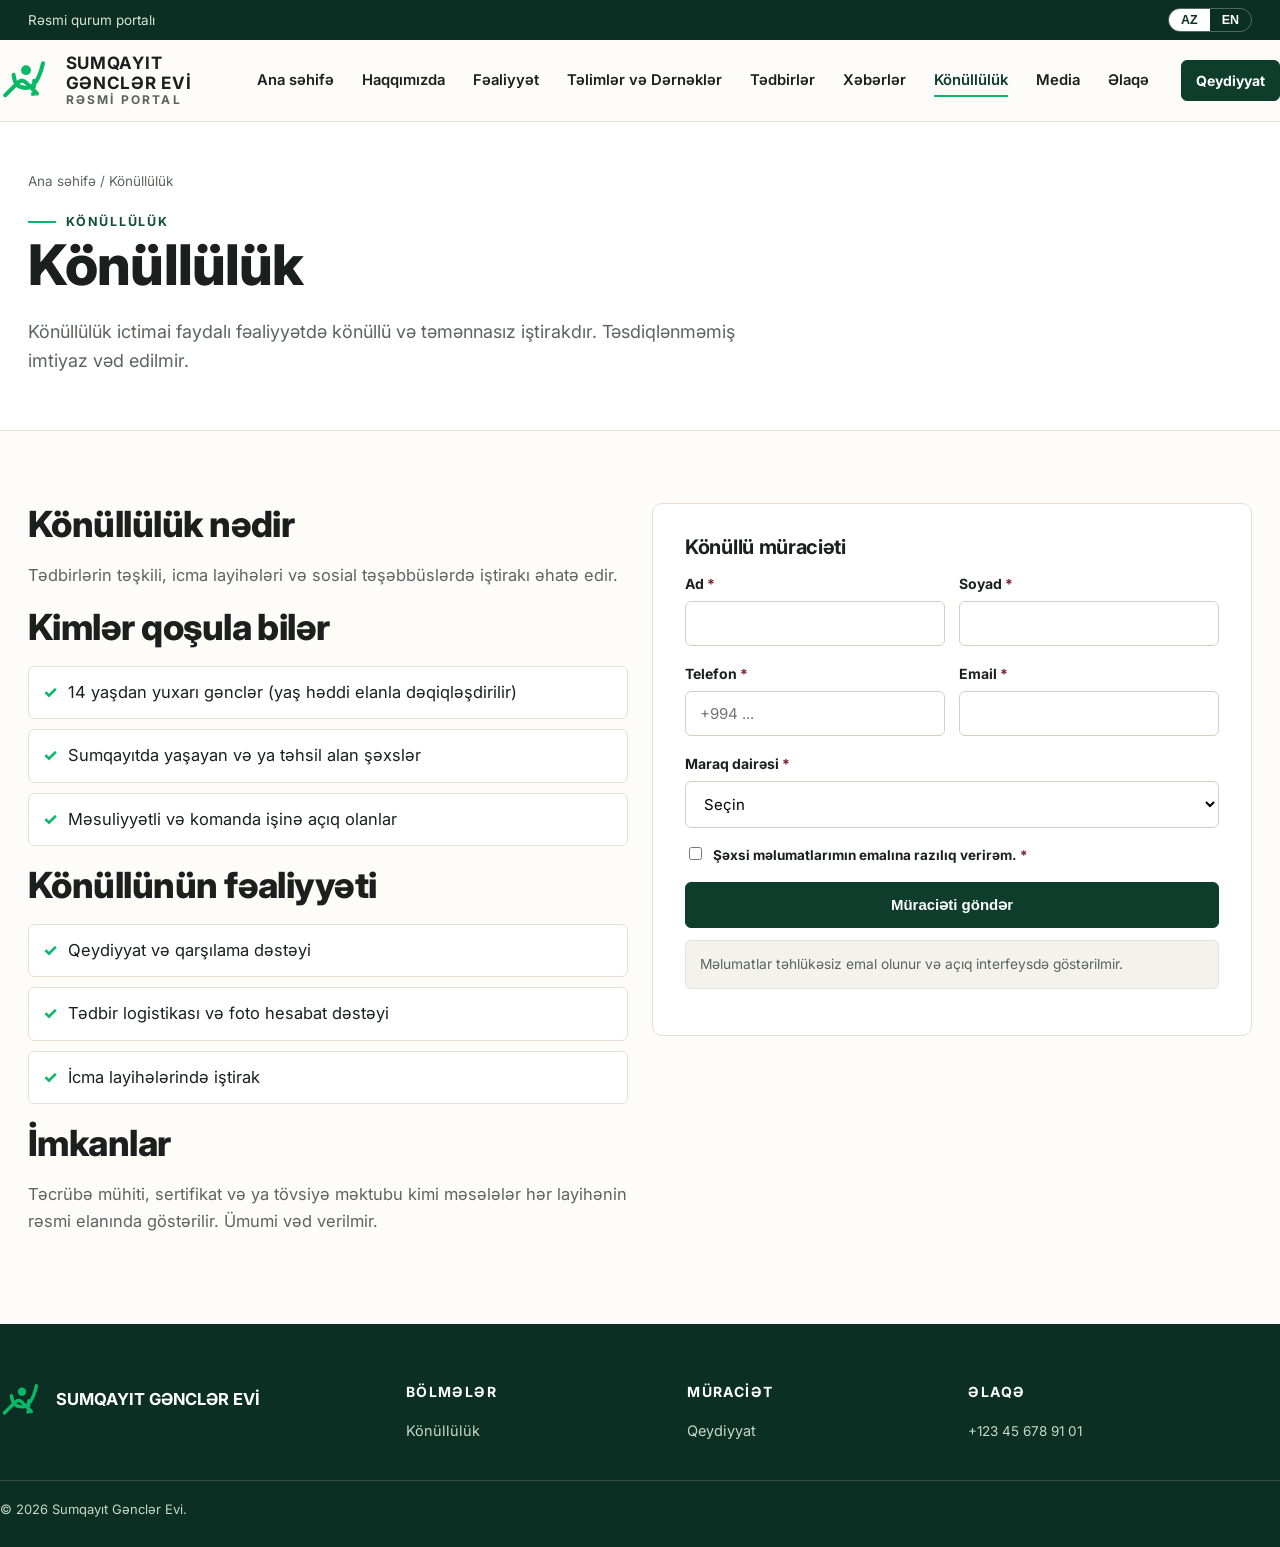
==== konulluluk.html @ f202f98b "Sumqayit Gencler Evi resmi portal v1: kurumsal tasarim, 10 sayfa, bina bolumu, iletisim guncellemesi" ====
﻿<!DOCTYPE html>
<html lang="az">
<head>
<meta charset="UTF-8"><meta name="viewport" content="width=device-width, initial-scale=1.0">
<title>Könüllülük | Sumqayıt Gənclər Evi</title>
<meta name="description" content="Könüllülük: kimlər qoşula bilər, fəaliyyət, imkanlar və müraciət forması.">
<link rel="icon" type="image/svg+xml" href="./assets/logo.svg">
<link href="https://fonts.googleapis.com/css2?family=Inter:wght@400;500;600;700;800&display=swap" rel="stylesheet">
<link rel="stylesheet" href="./css/style.css">
</head>
<body>
<a class="skip-link" href="#main">Əsas məzmuna keç</a>
<div class="topbar"><div class="container"><div class="topbar-left"><span>Rəsmi qurum portalı</span></div><div class="topbar-right"><div class="lang-switch"><button data-lang="az" aria-pressed="true">AZ</button><button data-lang="en" aria-pressed="false">EN</button></div></div></div></div>
<header class="site-header"><div class="container header-main">
<a class="brand" href="index.html"><img src="./assets/logo.svg" alt="Loqo"><span class="brand-text"><strong>SUMQAYIT GƏNCLƏR EVİ</strong><span>RƏSMİ PORTAL</span></span></a>
<nav class="nav-desktop"><a data-nav href="index.html">Ana səhifə</a><a data-nav href="haqqimizda.html">Haqqımızda</a><a data-nav href="fealiyyet.html">Fəaliyyət</a><a data-nav href="dernekler.html">Təlimlər və Dərnəklər</a><a data-nav href="tedbirler.html">Tədbirlər</a><a data-nav href="xeberler.html">Xəbərlər</a><a data-nav href="konulluluk.html">Könüllülük</a><a data-nav href="media.html">Media</a><a data-nav href="elaqe.html">Əlaqə</a></nav>
<a class="btn btn-primary btn-sm" href="qeydiyyat.html">Qeydiyyat</a>
<button class="hamburger" id="hamburger" aria-expanded="false" aria-controls="mobileNav" aria-label="Menyu"><span></span><span></span><span></span></button></div>
<nav class="mobile-nav" id="mobileNav"><a href="index.html">Ana səhifə</a><a href="konulluluk.html">Könüllülük</a><a href="qeydiyyat.html"><strong>Qeydiyyat</strong></a></nav></header>
<main id="main">
<div class="page-hero"><div class="container"><div class="breadcrumb"><a href="index.html">Ana səhifə</a> / Könüllülük</div><span class="eyebrow">Könüllülük</span><h1>Könüllülük</h1><p class="lead">Könüllülük ictimai faydalı fəaliyyətdə könüllü və təmənnasız iştirakdır. Təsdiqlənməmiş imtiyaz vəd edilmir.</p></div></div>
<section class="section"><div class="container grid-2">
<div>
<h2>Könüllülük nədir</h2><p class="muted">Tədbirlərin təşkili, icma layihələri və sosial təşəbbüslərdə iştirakı əhatə edir.</p>
<h2>Kimlər qoşula bilər</h2><ul class="check-list"><li>14 yaşdan yuxarı gənclər (yaş həddi elanla dəqiqləşdirilir)</li><li>Sumqayıtda yaşayan və ya təhsil alan şəxslər</li><li>Məsuliyyətli və komanda işinə açıq olanlar</li></ul>
<h2>Könüllünün fəaliyyəti</h2><ul class="check-list"><li>Qeydiyyat və qarşılama dəstəyi</li><li>Tədbir logistikası və foto hesabat dəstəyi</li><li>İcma layihələrində iştirak</li></ul>
<h2>İmkanlar</h2><p class="muted">Təcrübə mühiti, sertifikat və ya tövsiyə məktubu kimi məsələlər hər layihənin rəsmi elanında göstərilir. Ümumi vəd verilmir.</p>
</div>
<div>
<div class="form-wrap" style="grid-template-columns:1fr"><div class="form-main">
<h3>Könüllü müraciəti</h3>
<form data-validate data-success="volSuccess" novalidate>
<div class="form-2"><div class="field"><label for="v-ad">Ad <em>*</em></label><input id="v-ad" name="ad" required autocomplete="given-name"><span class="error-msg">Adı daxil edin.</span></div>
<div class="field"><label for="v-soyad">Soyad <em>*</em></label><input id="v-soyad" name="soyad" required autocomplete="family-name"><span class="error-msg">Soyadı daxil edin.</span></div></div>
<div class="form-2"><div class="field"><label for="v-tel">Telefon <em>*</em></label><input id="v-tel" name="phone" inputmode="tel" placeholder="+994 ..." required><span class="error-msg">Düzgün telefon daxil edin.</span></div>
<div class="field"><label for="v-mail">Email <em>*</em></label><input id="v-mail" name="email" type="email" required autocomplete="email"><span class="error-msg">Düzgün e-poçt daxil edin.</span></div></div>
<div class="field"><label for="v-sahə">Maraq dairəsi <em>*</em></label><select id="v-sahə" name="maraq" required><option value="">Seçin</option><option>Tədbir təşkili</option><option>Media və foto</option><option>Təhsil dəstəyi</option><option>İcma layihələri</option></select><span class="error-msg">Maraq dairəsini seçin.</span></div>
<div class="field"><label style="display:flex;gap:8px;align-items:start"><input type="checkbox" data-consent required style="width:auto"> <span class="small">Şəxsi məlumatlarımın emalına razılıq verirəm. <em>*</em></span></label><span class="error-msg">Davam etmək üçün razılıq lazımdır.</span></div>
<button class="btn btn-primary" type="submit" style="width:100%">Müraciəti göndər</button>
<p class="notice" style="margin-top:12px">Məlumatlar təhlükəsiz emal olunur və açıq interfeysdə göstərilmir.</p>
</form>
<div class="success-box" id="volSuccess" role="status"><h3>Müraciətiniz qəbul edildi.</h3><p>Əməkdaşlarımız sizinlə əlaqə saxlayacaq. Diqqətiniz üçün təşəkkür edirik.</p><a class="btn btn-secondary btn-sm" href="index.html">Ana səhifəyə qayıt</a></div>
</div></div>
</div>
</div></section>
</main>
<footer class="footer"><div class="container footer-top"><div><div class="footer-brand"><img src="./assets/logo.svg" alt=""><div><strong>SUMQAYIT GƏNCLƏR EVİ</strong></div></div></div><div><h4>Bölmələr</h4><ul><li><a href="konulluluk.html">Könüllülük</a></li></ul></div><div><h4>Müraciət</h4><ul><li><a href="qeydiyyat.html">Qeydiyyat</a></li></ul></div><div><h4>Əlaqə</h4><ul><li><span class="small" data-contact-phone>+123 45 678 91 01</span></li></ul></div></div><div class="footer-divider"><div class="container footer-bottom"><span>© <span data-year>2026</span> Sumqayıt Gənclər Evi.</span></div></div></footer>
<script src="./js/content.js"></script><script src="./js/main.js"></script>
</body>
</html>
---- css/style.css ----
/* Sumqayıt Gənclər Evi — İnstitusional Dizayn Sistemi v1.0 */
:root{
  --bg:#FDFCF8;
  --surface:#F4F2EC;
  --surface-2:#EDEAE0;
  --ink:#1B1F1D;
  --muted:#5C6460;
  --line:#E5E0D3;
  --line-dark:#D4CFC0;
  --green-950:#0B2F22;
  --green-900:#0E3D2C;
  --green-800:#124E38;
  --green-brand:#0AB968;
  --green-soft:#E6F3EB;
  --burgundy:#7A1E2B;
  --burgundy-soft:#F6E9EB;
  --gold:#B9975B;
  --gold-soft:#F5EEDD;
  --white:#FFFFFF;
  --radius:8px;
  --radius-sm:4px;
  --max:1280px;
  --font:"Inter","Manrope","Source Sans 3","IBM Plex Sans",system-ui,-apple-system,"Segoe UI",Roboto,Arial,sans-serif;
  --shadow:0 1px 2px rgba(20,30,25,.06),0 4px 16px rgba(20,30,25,.06);
  --shadow-lg:0 8px 32px rgba(12,40,28,.12);
}
*{box-sizing:border-box}
html{scroll-behavior:smooth}
@media (prefers-reduced-motion:reduce){html{scroll-behavior:auto}*{animation:none!important;transition:none!important}}
body{margin:0;font-family:var(--font);background:var(--bg);color:var(--ink);font-size:16.5px;line-height:1.65;-webkit-font-smoothing:antialiased}
img{max-width:100%;display:block}
a{color:var(--green-900)}
:focus-visible{outline:3px solid var(--green-800);outline-offset:2px;border-radius:2px}
.skip-link{position:absolute;left:-9999px;top:0;background:var(--green-950);color:#fff;padding:10px 16px;z-index:200}
.skip-link:focus{left:8px;top:8px}
.container{max-width:var(--max);margin:0 auto;padding:0 28px}
.eyebrow{display:inline-flex;align-items:center;gap:10px;font-size:12.5px;letter-spacing:.14em;text-transform:uppercase;font-weight:700;color:var(--green-800)}
.eyebrow::before{content:"";width:28px;height:2px;background:var(--green-brand);display:inline-block}
h1,h2,h3{line-height:1.18;letter-spacing:-.015em;margin:0 0 12px}
h1{font-size:clamp(32px,4.4vw,56px);font-weight:800}
h2{font-size:clamp(26px,3vw,36px);font-weight:800}
h3{font-size:20px;font-weight:700}
.lead{font-size:18px;color:var(--muted);max-width:68ch}
.muted{color:var(--muted)}
.small{font-size:13.5px}
/* Topbar */
.topbar{background:var(--green-950);color:#D9E4DC;font-size:13.5px}
.topbar .container{display:flex;justify-content:space-between;align-items:center;gap:16px;padding-top:8px;padding-bottom:8px}
.topbar a{color:#fff;text-decoration:none}
.topbar-left{display:flex;gap:18px;align-items:center;flex-wrap:wrap}
.topbar-right{display:flex;gap:12px;align-items:center}
.lang-switch{display:flex;border:1px solid rgba(255,255,255,.28);border-radius:999px;overflow:hidden}
.lang-switch button{background:transparent;color:#fff;border:0;padding:4px 12px;font-weight:700;font-size:12.5px;cursor:pointer}
.lang-switch button[aria-pressed="true"]{background:#fff;color:var(--green-950)}
.dot{opacity:.4}
/* Header */
.site-header{position:sticky;top:0;z-index:100;background:rgba(253,252,248,.96);backdrop-filter:blur(8px);border-bottom:1px solid var(--line)}
.header-main{display:flex;align-items:center;gap:20px;padding:14px 0}
.brand{display:flex;align-items:center;gap:14px;text-decoration:none;color:var(--ink);margin-right:auto}
.brand img{width:52px;height:46px;object-fit:contain;background:transparent}
.brand-text{line-height:1.15}
.brand-text strong{display:block;font-size:17px;letter-spacing:.04em}
.brand-text span{display:block;font-size:12px;letter-spacing:.18em;color:var(--muted);font-weight:700}
.nav-desktop{display:flex;gap:4px;align-items:center}
.nav-desktop a{text-decoration:none;color:var(--ink);font-size:14.8px;font-weight:600;padding:10px 12px;border-radius:6px;position:relative;white-space:nowrap}
.nav-desktop a:hover{background:var(--surface)}
.nav-desktop a.active{color:var(--green-900)}
.nav-desktop a.active::after{content:"";position:absolute;left:12px;right:12px;bottom:6px;height:2px;background:var(--green-brand)}
.btn{display:inline-flex;align-items:center;justify-content:center;gap:8px;text-decoration:none;font-weight:700;font-size:15px;padding:12px 20px;border-radius:6px;border:1px solid transparent;cursor:pointer;transition:background .18s ease,border-color .18s ease,transform .18s ease;min-height:46px}
.btn-primary{background:var(--green-900);color:#fff;border-color:var(--green-900)}
.btn-primary:hover{background:var(--green-800)}
.btn-secondary{background:#fff;color:var(--ink);border-color:var(--line-dark)}
.btn-secondary:hover{border-color:var(--ink)}
.btn-ghost{background:transparent;color:var(--green-900);border-color:var(--green-900)}
.btn-sm{padding:8px 14px;min-height:38px;font-size:14px}
.hamburger{display:none;background:#fff;border:1px solid var(--line-dark);border-radius:6px;width:46px;height:46px;cursor:pointer;align-items:center;justify-content:center;flex-direction:column;gap:5px}
.hamburger span{display:block;width:20px;height:2px;background:var(--ink)}
.mobile-nav{display:none;border-top:1px solid var(--line);background:#fff}
.mobile-nav.open{display:block}
.mobile-nav a{display:block;padding:14px 28px;text-decoration:none;color:var(--ink);font-weight:600;border-bottom:1px solid var(--line)}
/* Hero */
.hero{position:relative;background:var(--green-950);color:#fff;overflow:hidden}
.hero-grid{display:grid;grid-template-columns:1.05fr .95fr;min-height:560px}
.hero-copy{padding:64px 0 48px;display:flex;flex-direction:column;justify-content:center}
.hero-copy h1{color:#fff}
.hero-copy p{color:#CBD8D0;font-size:18px;max-width:54ch}
.hero-actions{display:flex;gap:12px;margin-top:24px;flex-wrap:wrap}
.hero-actions .btn-secondary{border-color:#fff}
.hero-meta{display:flex;gap:28px;margin-top:32px;padding-top:24px;border-top:1px solid rgba(255,255,255,.18);flex-wrap:wrap}
.hero-meta div strong{display:block;font-size:22px}
.hero-meta div span{font-size:13px;color:#B9C9BE}
.hero-media{position:relative;min-height:320px}
.hero-media img{position:absolute;inset:0;width:100%;height:100%;object-fit:cover}
.hero-media::after{content:"";position:absolute;inset:0;background:linear-gradient(90deg,var(--green-950) 0%,transparent 28%)}
.hero-badge{position:absolute;left:24px;bottom:24px;background:#fff;color:var(--ink);border-radius:6px;padding:12px 14px;display:flex;gap:12px;align-items:center;box-shadow:var(--shadow-lg);max-width:340px;z-index:2}
.hero-badge i{width:40px;height:40px;border-radius:6px;background:var(--green-soft);display:inline-flex;align-items:center;justify-content:center;font-style:normal;font-weight:800;color:var(--green-900)}
/* Info strip */
.info-strip{background:#fff;border-bottom:1px solid var(--line)}
.info-strip .container{display:grid;grid-template-columns:repeat(4,1fr);gap:0}
.info-cell{padding:20px 22px;border-left:1px solid var(--line)}
.info-cell:first-child{border-left:0}
.info-cell strong{display:block;font-size:15px}
.info-cell span{font-size:13.5px;color:var(--muted)}
/* Sections */
.section{padding:72px 0}
.section-alt{background:#fff;border-top:1px solid var(--line);border-bottom:1px solid var(--line)}
.section-surface{background:var(--surface)}
.section-head{display:flex;justify-content:space-between;align-items:end;gap:20px;margin-bottom:32px}
.section-head p{margin:0}
.grid-3{display:grid;grid-template-columns:repeat(3,1fr);gap:20px}
.grid-4{display:grid;grid-template-columns:repeat(4,1fr);gap:18px}
.grid-2{display:grid;grid-template-columns:1fr 1fr;gap:24px}
.card{background:#fff;border:1px solid var(--line);border-radius:var(--radius);overflow:hidden;transition:border-color .18s ease,box-shadow .18s ease}
.card:hover{border-color:var(--line-dark);box-shadow:var(--shadow)}
.card-body{padding:20px}
.card-body h3{margin:0 0 8px;font-size:18px}
.card-body p{margin:0 0 12px;color:var(--muted);font-size:15px}
.card img.cover{width:100%;height:200px;object-fit:cover;background:var(--surface-2)}
.tag{display:inline-flex;font-size:12px;font-weight:700;letter-spacing:.06em;text-transform:uppercase;padding:5px 10px;border-radius:999px;background:var(--green-soft);color:var(--green-900);margin-bottom:10px}
.tag.burgundy{background:var(--burgundy-soft);color:var(--burgundy)}
.tag.gold{background:var(--gold-soft);color:#6B5320}
.meta-row{display:flex;gap:14px;flex-wrap:wrap;font-size:13.5px;color:var(--muted);margin:10px 0}
.link-more{font-weight:700;text-decoration:none;display:inline-flex;gap:6px;align-items:center}
.link-more:hover{text-decoration:underline}
/* About */
.about-grid{display:grid;grid-template-columns:.95fr 1.05fr;gap:36px;align-items:start}
.about-media{display:grid;grid-template-columns:1fr 1fr;gap:12px}
.about-media img{border-radius:6px;height:220px;object-fit:cover;width:100%;background:var(--surface-2)}
.about-media img:first-child{grid-column:1/-1;height:320px}
.check-list{list-style:none;padding:0;margin:18px 0;display:grid;gap:10px}
.check-list li{display:flex;gap:10px;align-items:start;background:#fff;border:1px solid var(--line);border-radius:6px;padding:12px 14px}
.check-list li::before{content:"✓";font-weight:800;color:var(--green-brand);flex-shrink:0}
details.accordion{background:#fff;border:1px solid var(--line);border-radius:6px;margin-top:12px}
details.accordion summary{cursor:pointer;padding:14px 16px;font-weight:700;list-style:none}
details.accordion summary::-webkit-details-marker{display:none}
details.accordion .acc-body{padding:0 16px 16px;color:var(--muted)}
/* Timeline */
.timeline{border-left:2px solid var(--line-dark);margin:20px 0 0 8px;padding-left:24px;display:grid;gap:20px}
.timeline-item{position:relative}
.timeline-item::before{content:"";position:absolute;left:-33px;top:4px;width:14px;height:14px;border-radius:50%;background:var(--green-brand);border:3px solid #fff;box-shadow:0 0 0 2px var(--green-brand)}
.timeline-item strong{display:block}
/* Filter */
.filter-bar{display:flex;gap:10px;flex-wrap:wrap;margin:0 0 22px}
.filter-bar button{border:1px solid var(--line-dark);background:#fff;border-radius:999px;padding:8px 16px;font-weight:600;font-size:14px;cursor:pointer}
.filter-bar button[aria-pressed="true"]{background:var(--green-900);color:#fff;border-color:var(--green-900)}
.search-input{border:1px solid var(--line-dark);border-radius:6px;padding:11px 14px;font-size:15px;min-width:260px;background:#fff;font-family:inherit}
/* Forms */
.form-wrap{background:#fff;border:1px solid var(--line);border-radius:10px;overflow:hidden;display:grid;grid-template-columns:.9fr 1.1fr}
.form-side{background:var(--green-950);color:#DDE7E1;padding:32px}
.form-side h3{color:#fff}
.form-side ul{padding-left:18px;color:#B9C9BE}
.form-main{padding:32px}
.field{display:grid;gap:6px;margin-bottom:16px}
.field label{font-weight:700;font-size:14px}
.field label em{color:var(--burgundy);font-style:normal}
.field input,.field select,.field textarea{border:1px solid var(--line-dark);border-radius:6px;padding:12px 14px;font-size:15px;font-family:inherit;background:#fff;width:100%}
.field input:focus,.field select:focus,.field textarea:focus{outline:3px solid rgba(18,78,56,.22);border-color:var(--green-800)}
.field .error-msg{display:none;color:var(--burgundy);font-size:13px}
.field.invalid input,.field.invalid select,.field.invalid textarea{border-color:var(--burgundy)}
.field.invalid .error-msg{display:block}
.form-2{display:grid;grid-template-columns:1fr 1fr;gap:14px}
.notice{background:var(--surface);border:1px solid var(--line);border-radius:6px;padding:12px 14px;font-size:13.8px;color:var(--muted)}
.success-box{display:none;background:var(--green-soft);border:1px solid #B9D9C4;border-radius:8px;padding:20px}
.success-box.show{display:block}
/* Events */
.event-card{display:grid;grid-template-columns:96px 1fr;gap:0;background:#fff;border:1px solid var(--line);border-radius:8px;overflow:hidden}
.event-date{background:var(--green-950);color:#fff;display:flex;flex-direction:column;align-items:center;justify-content:center;padding:16px 8px;text-align:center}
.event-date strong{font-size:26px;line-height:1}
.event-date span{font-size:12px;letter-spacing:.08em;text-transform:uppercase;opacity:.8}
.event-body{padding:16px 18px}
.event-body h3{margin:0 0 6px}
/* Gallery */
.gallery{display:grid;grid-template-columns:repeat(3,1fr);gap:14px}
.gallery figure{margin:0;background:#fff;border:1px solid var(--line);border-radius:8px;overflow:hidden}
.gallery img{height:240px;width:100%;object-fit:cover;transition:transform .25s ease}
.gallery figure:hover img{transform:scale(1.03)}
.gallery figcaption{padding:10px 14px;font-size:13.5px;color:var(--muted)}
/* News */
.news-grid{display:grid;grid-template-columns:repeat(3,1fr);gap:20px}
/* Page hero */
.page-hero{background:#fff;border-bottom:1px solid var(--line);padding:48px 0 36px}
.breadcrumb{font-size:13.5px;color:var(--muted);margin-bottom:12px}
.breadcrumb a{color:var(--muted);text-decoration:none}
.breadcrumb a:hover{text-decoration:underline}
/* Footer */
.footer{background:var(--green-950);color:#C8D6CD;margin-top:0}
.footer-top{display:grid;grid-template-columns:1.2fr .8fr .8fr 1fr;gap:32px;padding:56px 0 36px}
.footer h4{color:#fff;font-size:14px;letter-spacing:.1em;text-transform:uppercase;margin:0 0 14px}
.footer a{color:#C8D6CD;text-decoration:none;font-size:14.5px}
.footer a:hover{color:#fff;text-decoration:underline}
.footer ul{list-style:none;margin:0;padding:0;display:grid;gap:8px}
.footer-brand{display:flex;gap:12px;align-items:center;margin-bottom:14px}
.footer-brand img{width:44px;height:40px}
.footer-brand strong{color:#fff;display:block}
.footer-divider{border-top:1px solid rgba(255,255,255,.16)}
.footer-bottom{display:flex;justify-content:space-between;gap:16px;padding:18px 0 26px;font-size:13px;flex-wrap:wrap}
/* Instagram */
.insta-grid{display:grid;grid-template-columns:repeat(4,1fr);gap:14px}
.insta-grid a{display:block;background:#fff;border:1px solid var(--line);border-radius:8px;overflow:hidden;text-decoration:none;color:var(--ink)}
.insta-grid img{height:200px;object-fit:cover;width:100%}
.insta-grid div{padding:10px 12px;font-size:13px}
/* Admin */
.admin-layout{display:grid;grid-template-columns:240px 1fr;gap:0;min-height:70vh;background:#fff;border:1px solid var(--line);border-radius:10px;overflow:hidden}
.admin-side{background:var(--green-950);color:#fff;padding:22px}
.admin-side a{display:block;color:#C8D6CD;text-decoration:none;padding:10px 12px;border-radius:6px;font-size:14px;font-weight:600}
.admin-side a.active,.admin-side a:hover{background:rgba(255,255,255,.12);color:#fff}
.admin-main{padding:28px}
.table{width:100%;border-collapse:collapse;font-size:14.5px}
.table th,.table td{border-bottom:1px solid var(--line);padding:10px 12px;text-align:left}
.table th{background:var(--surface)}
.badge{display:inline-flex;padding:3px 10px;border-radius:999px;font-size:12px;font-weight:700;background:var(--surface-2)}
.badge.green{background:var(--green-soft);color:var(--green-900)}
.badge.red{background:var(--burgundy-soft);color:var(--burgundy)}
/* Modal */
.modal{position:fixed;inset:0;background:rgba(10,20,15,.55);display:none;align-items:center;justify-content:center;padding:20px;z-index:300}
.modal.open{display:flex}
.modal-box{background:#fff;border-radius:10px;max-width:640px;width:100%;padding:28px;max-height:90vh;overflow:auto}
/* Reveal */
.reveal{opacity:0;transform:translateY(14px);transition:opacity .5s ease,transform .5s ease}
.reveal.visible{opacity:1;transform:none}
/* Responsive */
@media(max-width:1024px){
  .nav-desktop{display:none}
  .hamburger{display:inline-flex}
  .hero-grid{grid-template-columns:1fr}
  .hero-media{min-height:300px}
  .hero-media::after{background:linear-gradient(180deg,var(--green-950) 0%,transparent 30%)}
  .grid-4{grid-template-columns:repeat(2,1fr)}
  .grid-3,.news-grid{grid-template-columns:repeat(2,1fr)}
  .about-grid,.grid-2,.form-wrap{grid-template-columns:1fr}
  .info-strip .container{grid-template-columns:repeat(2,1fr)}
  .info-cell:nth-child(3){border-left:0}
  .info-cell{border-top:1px solid var(--line)}
  .footer-top{grid-template-columns:1fr 1fr}
  .gallery{grid-template-columns:repeat(2,1fr)}
  .insta-grid{grid-template-columns:repeat(2,1fr)}
  .admin-layout{grid-template-columns:1fr}
  .admin-side{display:flex;overflow:auto;gap:8px}
}
@media(max-width:600px){
  .container{padding:0 18px}
  .grid-3,.grid-4,.news-grid,.gallery,.insta-grid,.form-2{grid-template-columns:1fr}
  .section{padding:48px 0}
  .header-main{flex-wrap:wrap}
  .brand-text strong{font-size:15px}
  .hero-copy{padding:40px 0}
  .footer-top{grid-template-columns:1fr}
  .section-head{flex-direction:column;align-items:start}
  .search-input{min-width:100%}
}
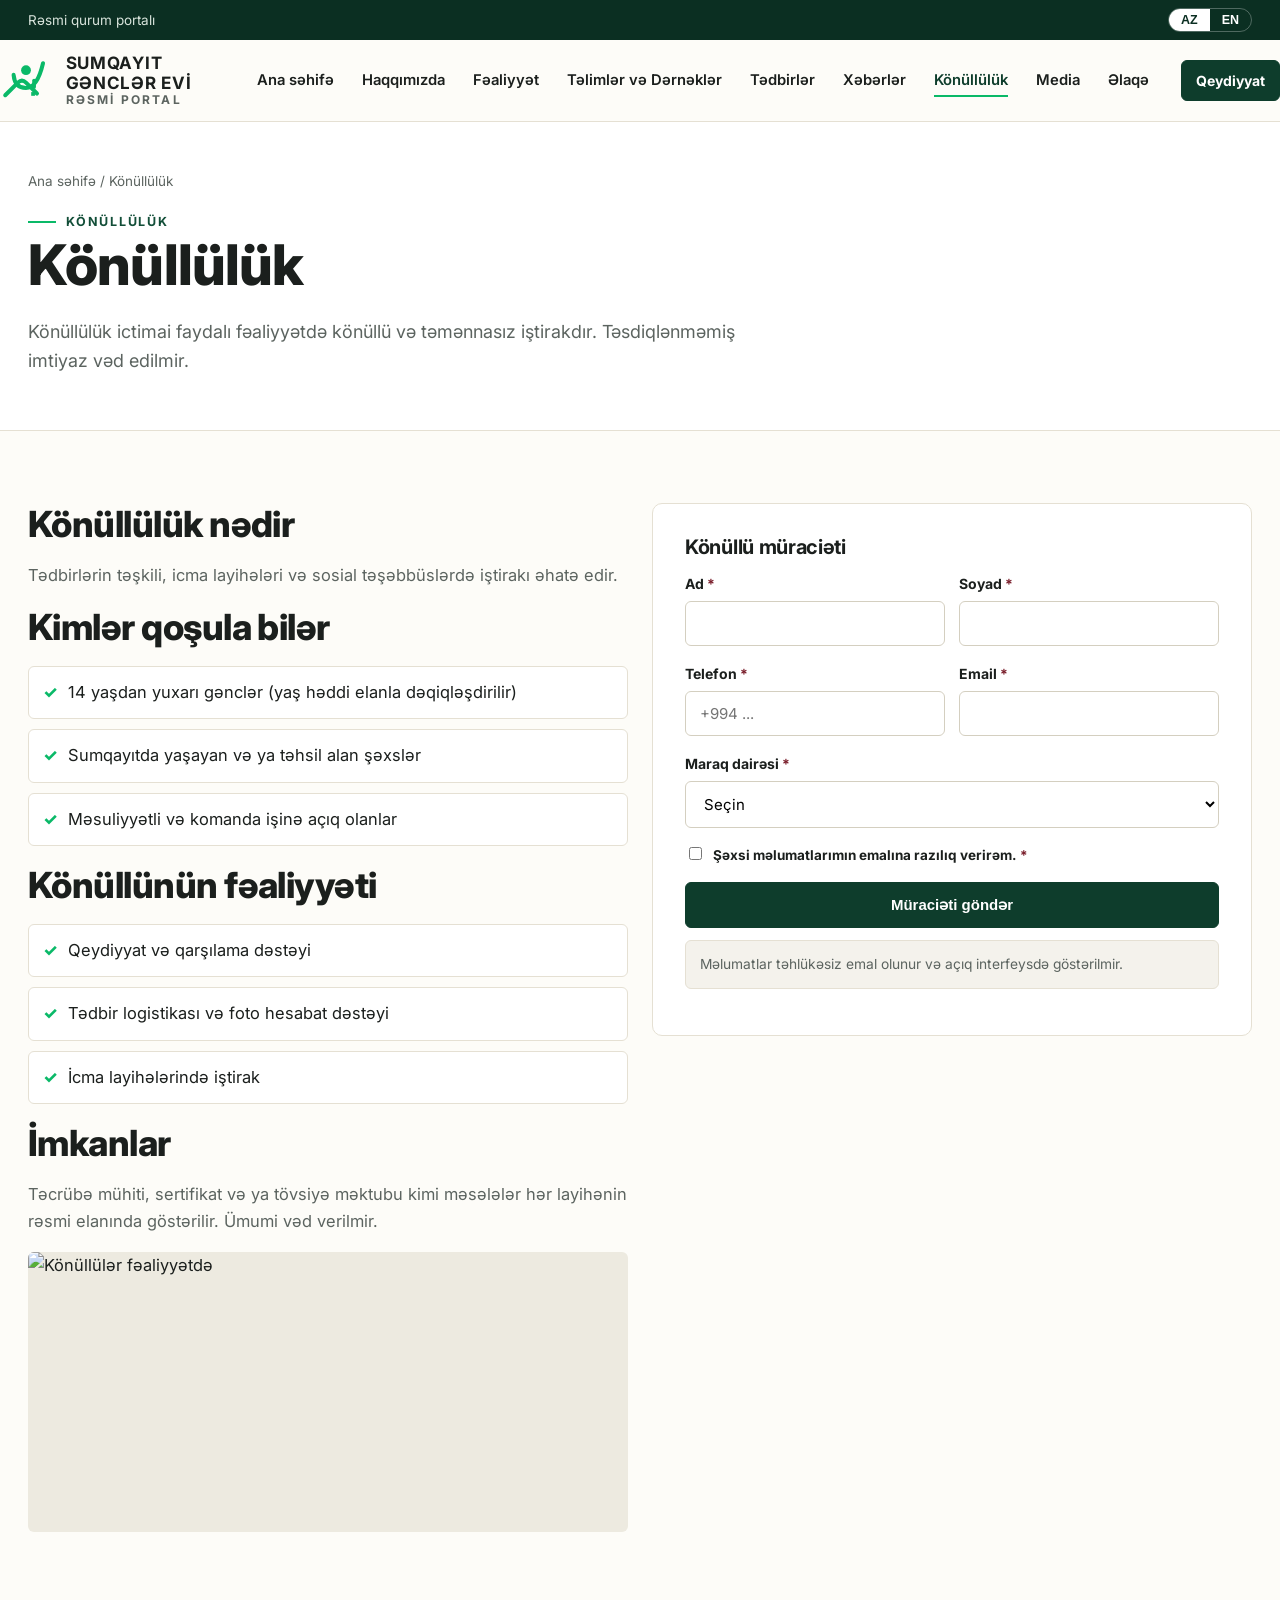
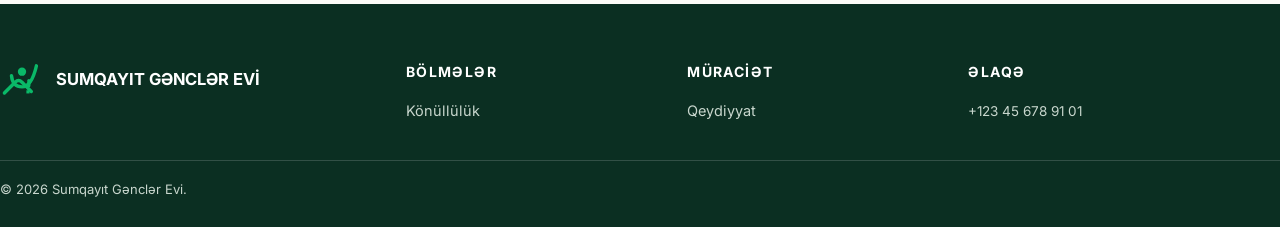
==== commit 110f2686: "Real volunteering photos: verified Unsplash set, local IG auto-switch, bina ready" ====
--- a/konulluluk.html
+++ b/konulluluk.html
@@ -25,6 +25,7 @@
 <h2>Kimlər qoşula bilər</h2><ul class="check-list"><li>14 yaşdan yuxarı gənclər (yaş həddi elanla dəqiqləşdirilir)</li><li>Sumqayıtda yaşayan və ya təhsil alan şəxslər</li><li>Məsuliyyətli və komanda işinə açıq olanlar</li></ul>
 <h2>Könüllünün fəaliyyəti</h2><ul class="check-list"><li>Qeydiyyat və qarşılama dəstəyi</li><li>Tədbir logistikası və foto hesabat dəstəyi</li><li>İcma layihələrində iştirak</li></ul>
 <h2>İmkanlar</h2><p class="muted">Təcrübə mühiti, sertifikat və ya tövsiyə məktubu kimi məsələlər hər layihənin rəsmi elanında göstərilir. Ümumi vəd verilmir.</p>
+<div class="about-media" style="margin-top:16px"><img src="./assets/ig/konullu-3.jpg" onerror="this.onerror=null;this.src='https://images.unsplash.com/photo-1593113598332-cd288d649433?q=80&w=1200&auto=format&fit=crop'" alt="Könüllülər fəaliyyətdə" loading="lazy" style="grid-column:1/-1;height:280px;border-radius:6px;width:100%;object-fit:cover"></div>
 </div>
 <div>
 <div class="form-wrap" style="grid-template-columns:1fr"><div class="form-main">
